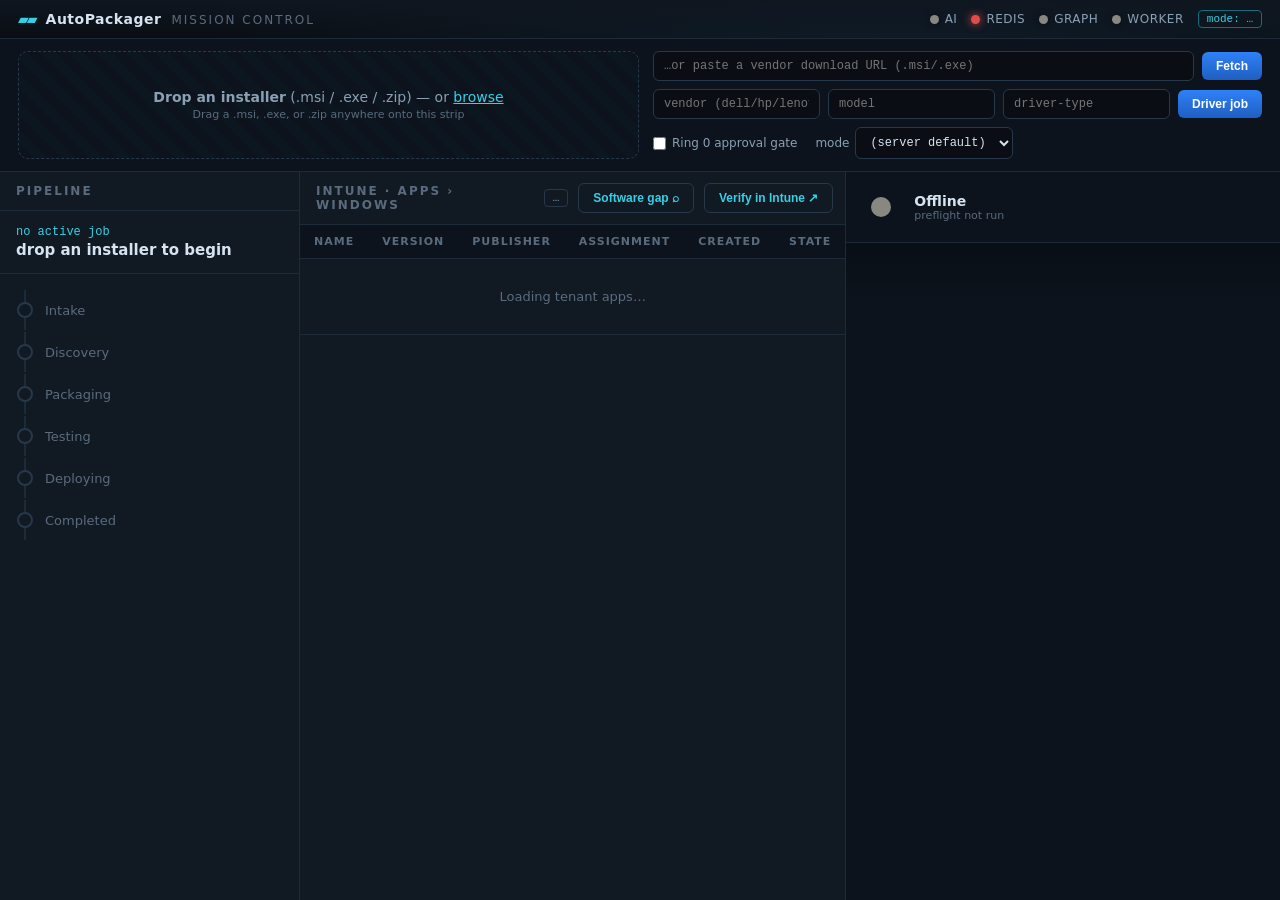
==== demo/static/index.html @ d8cd2ac8 "feat(queue): agent finds the installer URL for unknown candidates, with confirm When a queued candid" ====
<!DOCTYPE html>
<html lang="en">
<head>
  <meta charset="UTF-8" />
  <meta name="viewport" content="width=device-width, initial-scale=1.0" />
  <title>AutoPackager — Mission Control</title>
  <link rel="stylesheet" href="/demo/static/demo.css" />
</head>
<body>
  <!-- Header: brand + readiness lights -->
  <header class="topbar">
    <div class="brand">
      <span class="brand-mark">▰▰</span>
      <span class="brand-name">AutoPackager</span>
      <span class="brand-sub">Mission Control</span>
    </div>
    <div class="readiness" id="readiness">
      <div class="light" id="light-ai"     data-ok="unknown"><span class="dot"></span> AI</div>
      <div class="light" id="light-redis"  data-ok="unknown"><span class="dot"></span> Redis</div>
      <div class="light" id="light-graph"  data-ok="unknown"><span class="dot"></span> Graph</div>
      <div class="light" id="light-worker" data-ok="unknown"><span class="dot"></span> Worker</div>
      <span class="mode-badge" id="mode-badge" title="Claude research mode">mode: …</span>
    </div>
  </header>

  <!-- Intake bar -->
  <section class="intake" id="intake">
    <div id="dropzone" class="dropzone">
      <div class="dz-inner">
        <strong>Drop an installer</strong> (.msi / .exe / .zip) — or
        <span class="link">browse</span>
        <input id="filepick" type="file" accept=".msi,.exe,.zip" hidden />
        <div class="dz-hint">Drag a .msi, .exe, or .zip anywhere onto this strip</div>
      </div>
    </div>
    <div class="intake-alt">
      <div class="row">
        <input id="url" type="text" placeholder="…or paste a vendor download URL (.msi/.exe)" />
        <button id="url-go" class="btn">Fetch</button>
      </div>
      <div class="row driver-row">
        <input id="d-vendor" type="text" placeholder="vendor (dell/hp/lenovo)" class="sm" />
        <input id="d-model" type="text" placeholder="model" class="sm" />
        <input id="d-type" type="text" placeholder="driver-type" class="sm" />
        <button id="driver-go" class="btn">Driver job</button>
      </div>
      <div class="row opts">
        <label class="chk"><input type="checkbox" id="gate" /> Ring 0 approval gate</label>
        <label class="chk">mode
          <select id="mode">
            <option value="">(server default)</option>
            <option value="replay">replay</option>
            <option value="live">live</option>
            <option value="off">off</option>
          </select>
        </label>
      </div>
    </div>
  </section>

  <!-- Three panels -->
  <main class="panels">
    <!-- LEFT: pipeline status -->
    <section class="panel left">
      <h2 class="panel-title">Pipeline</h2>
      <div class="job-head" id="job-head">
        <div class="job-id">no active job</div>
        <div class="job-app" id="job-app">drop an installer to begin</div>
      </div>
      <ol class="stepper" id="stepper">
        <li data-state="pending"><span class="tick"></span> Intake</li>
        <li data-state="discovering"><span class="tick"></span> Discovery</li>
        <li data-state="packaging"><span class="tick"></span> Packaging</li>
        <li data-state="testing"><span class="tick"></span> Testing</li>
        <li data-state="deploying"><span class="tick"></span> Deploying</li>
        <li data-state="completed"><span class="tick"></span> Completed</li>
      </ol>
      <div class="gate-box hidden" id="gate-box">
        <div class="gate-msg">Awaiting approval to promote to Ring 0</div>
        <button id="approve" class="btn approve">Approve ▶ Ring 0</button>
      </div>
      <div class="escalation-box hidden" id="escalation-box">
        <div class="esc-title">⛔ Failed · Engineer Escalation</div>
        <div class="esc-msg" id="esc-msg">Manual review required.</div>
      </div>
      <!-- Agent-found installer URL — confirm before download/install. -->
      <div class="confirm-box hidden" id="confirm-box">
        <div class="cf-title">🔎 Agent found an installer — confirm before install</div>
        <div class="cf-meta" id="cf-meta"></div>
        <input class="cf-url" id="cf-url" type="text" spellcheck="false"
               title="Edit the URL if the agent's pick is wrong" />
        <div class="cf-actions">
          <button class="btn primary" id="cf-confirm">Confirm &amp; package</button>
          <button class="btn ghost" id="cf-reject">Reject</button>
        </div>
      </div>
    </section>

    <!-- CENTER: Intune production view -->
    <section class="panel center">
      <div class="panel-title-row">
        <h2 class="panel-title">Intune · Apps › Windows</h2>
        <div class="center-actions">
          <span class="src-badge" id="intune-mode">…</span>
          <button id="software-gap" class="btn ghost">Software gap ⌕</button>
          <button id="verify" class="btn ghost">Verify in Intune ↗</button>
        </div>
      </div>
      <div class="table-wrap">
        <table class="intune-table" id="intune-table">
          <thead>
            <tr><th>Name</th><th>Version</th><th>Publisher</th><th>Assignment</th><th>Created</th><th>State</th></tr>
          </thead>
          <tbody id="intune-body">
            <tr class="empty"><td colspan="6">Loading tenant apps…</td></tr>
          </tbody>
        </table>
      </div>
    </section>

    <!-- RIGHT: agent console -->
    <section class="panel right">
      <div class="lamp-row">
        <div class="lamp" id="lamp" data-state="offline">
          <span class="orb"></span><span class="ring"></span>
        </div>
        <div class="lamp-labels">
          <div class="lamp-label" id="lamp-label">Offline</div>
          <div class="lamp-sub" id="lamp-sub">preflight not run</div>
        </div>
      </div>
      <!-- Action bar: shown while an action runs; Cancel aborts it. Other
           actions stay greyed out until the current one settles or is cancelled. -->
      <div class="action-bar hidden" id="action-bar">
        <span class="action-status" id="action-status">Working…</span>
        <button class="btn danger" id="action-cancel" title="Cancel the current action">Cancel ✕</button>
      </div>
      <div class="console" id="console"></div>
    </section>
  </main>

  <!-- Upgrade scope dialog (spec §4) — exactly two choices -->
  <div class="modal-overlay hidden" id="scope-overlay">
    <div class="modal" role="dialog" aria-modal="true" aria-labelledby="scope-title">
      <h3 id="scope-title">Package and deploy</h3>
      <p id="scope-msg">Deploy the new version to which audience?</p>
      <div class="modal-actions">
        <button class="btn primary" id="scope-all">All existing users</button>
        <button class="btn" id="scope-test">Test ring only</button>
      </div>
      <button class="modal-x" id="scope-cancel" title="Cancel">✕</button>
    </div>
  </div>

  <!-- Software-gap delta (installed but not packaged) -->
  <div class="modal-overlay hidden" id="gap-overlay">
    <div class="modal gap-modal" role="dialog" aria-modal="true" aria-labelledby="gap-title">
      <h3 id="gap-title">Software gap — installed but not packaged</h3>
      <div class="gap-counts" id="gap-counts"></div>
      <div class="gap-note hidden" id="gap-note"></div>
      <div class="gap-table-wrap">
        <table class="intune-table" id="gap-table">
          <thead><tr>
            <th class="gap-check"><input type="checkbox" id="gap-select-all" title="Select all" /></th>
            <th>Software</th><th>Publisher</th><th>Version</th><th>Bucket</th><th>Devices</th>
          </tr></thead>
          <tbody id="gap-body"><tr class="empty"><td colspan="6">Loading…</td></tr></tbody>
        </table>
      </div>
      <div class="gap-actions">
        <span class="gap-sel-note" id="gap-sel-note">Select software to queue for packaging.</span>
        <button class="btn primary" id="gap-queue" disabled>Queue selected for packaging</button>
      </div>
      <div class="gap-hint">
        Queued items are acquired, packaged, and install-tested on this build box
        one at a time, then held at the <strong>Ring 0 approval gate</strong> —
        nothing is written to the tenant until you approve each one.
      </div>
      <button class="modal-x" id="gap-cancel" title="Close">✕</button>
    </div>
  </div>

  <script src="/demo/static/demo.js"></script>
</body>
</html>
---- demo/static/demo.css ----
/* AutoPackager — Mission Control (demo console)
   Dark, terminal-flavored. Cyan/blue accent on near-black. Lamp colors per
   DEMO_BUILD_SPEC §5.5.1. */

:root {
  --bg:        #0a0e14;
  --bg-2:      #0f1620;
  --panel:     #111923;
  --panel-2:   #0c131c;
  --border:    #1d2a38;
  --border-2:  #27384a;
  --text:      #d6e3f0;
  --text-dim:  #8aa0b4;
  --text-mute: #5a6b7d;
  --accent:    #34d1e6;   /* cyan */
  --accent-2:  #2f81f7;   /* blue */
  --accent-dim:#176c79;

  /* lamp states */
  --offline:  #888780;
  --checking: #BA7517;
  --ready:    #639922;
  --thinking: #1D9E75;
  --error:    #E24B4A;

  --ok:    #639922;
  --warn:  #BA7517;
  --bad:   #E24B4A;

  --mono: 'Cascadia Code', 'JetBrains Mono', 'Consolas', ui-monospace, monospace;
  --sans: 'Segoe UI', system-ui, -apple-system, sans-serif;
}

* { margin: 0; padding: 0; box-sizing: border-box; }

html, body { height: 100%; }
body {
  background: radial-gradient(1200px 600px at 70% -10%, #10202c 0%, var(--bg) 60%);
  color: var(--text);
  font-family: var(--sans);
  font-size: 14px;
  display: flex;
  flex-direction: column;
  overflow: hidden;
}

/* ---- Topbar ---- */
.topbar {
  display: flex; align-items: center; justify-content: space-between;
  padding: 10px 18px;
  border-bottom: 1px solid var(--border);
  background: linear-gradient(180deg, var(--bg-2), transparent);
}
.brand { display: flex; align-items: baseline; gap: 10px; }
.brand-mark { color: var(--accent); letter-spacing: -2px; }
.brand-name { font-weight: 700; letter-spacing: .5px; }
.brand-sub { color: var(--text-mute); font-size: 12px; text-transform: uppercase; letter-spacing: 2px; }

.readiness { display: flex; align-items: center; gap: 14px; }
.light {
  display: flex; align-items: center; gap: 6px;
  font-size: 12px; color: var(--text-dim);
  text-transform: uppercase; letter-spacing: .5px;
}
.light .dot {
  width: 9px; height: 9px; border-radius: 50%;
  background: var(--offline); box-shadow: 0 0 6px rgba(0,0,0,.5);
}
.light[data-ok="true"]  .dot { background: var(--ok);   box-shadow: 0 0 8px var(--ok); }
.light[data-ok="false"] .dot { background: var(--bad);  box-shadow: 0 0 8px var(--bad); }
.light[data-ok="warn"]  .dot { background: var(--warn); box-shadow: 0 0 8px var(--warn); }
.mode-badge {
  font-family: var(--mono); font-size: 11px; color: var(--accent);
  border: 1px solid var(--accent-dim); border-radius: 4px; padding: 2px 8px;
}

/* ---- Intake ---- */
.intake {
  display: grid; grid-template-columns: 1.4fr 1fr; gap: 14px;
  padding: 12px 18px; border-bottom: 1px solid var(--border);
  background: var(--panel-2);
}
.dropzone {
  border: 1.5px dashed var(--border-2); border-radius: 10px;
  display: flex; align-items: center; justify-content: center;
  min-height: 72px; transition: all .15s ease; cursor: pointer;
  background: repeating-linear-gradient(45deg, transparent, transparent 10px, rgba(52,209,230,.02) 10px, rgba(52,209,230,.02) 20px);
}
.dropzone.drag { border-color: var(--accent); background: rgba(52,209,230,.07); }
.dz-inner { text-align: center; color: var(--text-dim); }
.dz-hint { font-size: 11px; color: var(--text-mute); margin-top: 3px; }
.link { color: var(--accent); cursor: pointer; text-decoration: underline; }

.intake-alt { display: flex; flex-direction: column; gap: 8px; justify-content: center; }
.row { display: flex; gap: 8px; align-items: center; }
.intake input[type=text], .intake select {
  background: var(--bg); border: 1px solid var(--border-2); color: var(--text);
  border-radius: 6px; padding: 7px 10px; font-family: var(--mono); font-size: 12px;
  flex: 1; min-width: 0;
}
.intake input.sm { flex: 1; }
.opts { gap: 18px; }
.chk { display: flex; align-items: center; gap: 6px; font-size: 12px; color: var(--text-dim); }
.chk select { flex: none; }

.btn {
  background: linear-gradient(180deg, var(--accent-2), #1f5fc0);
  color: #fff; border: none; border-radius: 6px; padding: 7px 14px;
  font-weight: 600; font-size: 12px; cursor: pointer; white-space: nowrap;
  transition: filter .15s ease;
}
.btn:hover { filter: brightness(1.12); }
.btn.ghost { background: transparent; border: 1px solid var(--border-2); color: var(--accent); }
.btn.approve { background: linear-gradient(180deg, var(--ready), #4d7a1a); }

/* ---- Panels ---- */
.panels {
  flex: 1; display: grid; grid-template-columns: 300px 1fr 520px; gap: 0;
  min-height: 0;
}
.panel {
  display: flex; flex-direction: column; min-height: 0;
  border-right: 1px solid var(--border); background: var(--panel);
}
.panel.right { border-right: none; background: var(--panel-2); }
.panel-title {
  font-size: 12px; text-transform: uppercase; letter-spacing: 2px;
  color: var(--text-mute); padding: 12px 16px; border-bottom: 1px solid var(--border);
}
.panel-title-row { display: flex; align-items: center; justify-content: space-between;
  border-bottom: 1px solid var(--border); padding-right: 12px; }
.panel-title-row .panel-title { border-bottom: none; }
.center-actions { display: flex; align-items: center; gap: 10px; }
.src-badge {
  font-family: var(--mono); font-size: 11px; padding: 2px 8px; border-radius: 4px;
  border: 1px solid var(--border-2); color: var(--text-dim);
}
.src-badge[data-mode="live"]    { color: var(--ready); border-color: var(--ready); }
.src-badge[data-mode="fixture"] { color: var(--warn); border-color: var(--warn); }

/* LEFT: stepper */
.job-head { padding: 14px 16px; border-bottom: 1px solid var(--border); }
.job-id { font-family: var(--mono); font-size: 12px; color: var(--accent); }
.job-app { font-size: 15px; font-weight: 600; margin-top: 2px; color: var(--text); }
.stepper { list-style: none; padding: 16px; display: flex; flex-direction: column; gap: 2px; }
.stepper li {
  display: flex; align-items: center; gap: 12px; padding: 12px 10px;
  color: var(--text-mute); font-size: 13px; position: relative;
  border-left: 2px solid var(--border); margin-left: 8px;
}
.stepper li .tick {
  width: 16px; height: 16px; border-radius: 50%;
  border: 2px solid var(--border-2); flex: none; transition: all .2s ease;
  margin-left: -19px; background: var(--panel);
}
.stepper li.active { color: var(--text); }
.stepper li.active .tick {
  border-color: var(--accent); background: var(--accent);
  box-shadow: 0 0 12px var(--accent); animation: pulse 1.2s infinite;
}
.stepper li.done { color: var(--text-dim); }
.stepper li.done .tick { border-color: var(--ready); background: var(--ready); }
.stepper li.failed .tick { border-color: var(--bad); background: var(--bad); box-shadow: 0 0 12px var(--bad); }
.stepper li.failed { color: var(--bad); }

.escalation-box {
  margin: 0 16px 16px; padding: 14px; border: 1px solid var(--bad);
  border-radius: 8px; background: rgba(226,75,74,.09);
}
.esc-title { font-size: 13px; font-weight: 700; color: var(--bad); margin-bottom: 6px; }
.esc-msg { font-size: 12px; color: var(--text); line-height: 1.4; }
.gate-box { margin: 0 16px 16px; padding: 14px; border: 1px solid var(--warn);
  border-radius: 8px; background: rgba(186,117,23,.08); text-align: center; }
.gate-msg { font-size: 12px; color: var(--warn); margin-bottom: 10px; }

/* CENTER: table */
.table-wrap { overflow: auto; flex: 1; }
.intune-table { width: 100%; border-collapse: collapse; font-size: 13px; }
.intune-table th {
  position: sticky; top: 0; background: var(--panel-2); color: var(--text-mute);
  text-align: left; font-weight: 600; font-size: 11px; text-transform: uppercase;
  letter-spacing: 1px; padding: 10px 14px; border-bottom: 1px solid var(--border);
}
.intune-table td { padding: 11px 14px; border-bottom: 1px solid var(--border); color: var(--text-dim); }
.intune-table td.app-name { color: var(--text); font-weight: 600; }
.intune-table .ring-chip {
  display: inline-block; font-size: 11px; padding: 2px 8px; border-radius: 10px;
  background: rgba(47,129,247,.15); color: var(--accent); border: 1px solid var(--accent-dim);
}
.intune-table tr.empty td { text-align: center; color: var(--text-mute); padding: 30px; }
.intune-table tr.fresh { animation: flashrow 2.4s ease; }
@keyframes flashrow {
  0% { background: rgba(52,209,230,.25); }
  100% { background: transparent; }
}

/* RIGHT: lamp + console */
.lamp-row { display: flex; align-items: center; gap: 14px; padding: 16px;
  border-bottom: 1px solid var(--border); }
.lamp { position: relative; width: 38px; height: 38px; flex: none; }
.lamp .orb {
  position: absolute; inset: 9px; border-radius: 50%;
  background: var(--offline); transition: background .25s ease;
}
.lamp .ring {
  position: absolute; inset: 0; border-radius: 50%;
  border: 2px solid var(--offline); opacity: 0; transition: border-color .25s ease;
}
.lamp[data-state="offline"]  .orb { background: var(--offline); }
.lamp[data-state="checking"] .orb { background: var(--checking); }
.lamp[data-state="checking"] .ring { border-color: var(--checking); opacity: 1; animation: ping 1.4s infinite; }
.lamp[data-state="ready"]    .orb { background: var(--ready); box-shadow: 0 0 14px rgba(99,153,34,.6); }
.lamp[data-state="thinking"] .orb { background: var(--thinking); box-shadow: 0 0 14px rgba(29,158,117,.7); }
.lamp[data-state="thinking"] .ring { border-color: var(--thinking); opacity: 1; animation: ping 1.2s infinite; }
.lamp[data-state="error"]    .orb { background: var(--error); box-shadow: 0 0 14px rgba(226,75,74,.6); }
.lamp-label { font-weight: 700; font-size: 14px; }
.lamp-sub { font-size: 11px; color: var(--text-mute); }

.console {
  flex: 1; overflow-y: auto; padding: 12px 14px; font-family: var(--mono);
  font-size: 12.5px; line-height: 1.55; background:
    linear-gradient(180deg, rgba(0,0,0,.25), transparent 60px);
}
.cline { display: flex; gap: 8px; padding: 1px 0; white-space: pre-wrap; word-break: break-word; }
.cline .ts { color: var(--text-mute); flex: none; }
.cline .src { flex: none; width: 92px; text-transform: none; font-size: 10px;
  letter-spacing: .3px; padding-top: 2px; font-weight: 600; }
.cline .src.pipeline { color: var(--accent); }
.cline .src.claude   { color: var(--thinking); }
.cline .src.system   { color: var(--text-mute); }
.cline .msg { flex: 1; color: var(--text); }
.cline.warn  .msg { color: var(--warn); }
.cline.error .msg { color: var(--bad); }
.cline.claude .msg { color: #bfe9da; }

.hidden { display: none !important; }

@keyframes pulse { 0%,100% { box-shadow: 0 0 6px var(--accent); } 50% { box-shadow: 0 0 16px var(--accent); } }
@keyframes ping { 0% { transform: scale(.9); opacity: .9; } 100% { transform: scale(1.35); opacity: 0; } }

/* Version-state cell: refresh button + supersedence badge (spec §4) */
.ver-cell { display: flex; align-items: center; gap: 8px; white-space: nowrap; }
.ver-refresh {
  background: transparent; border: 1px solid var(--border-2); color: var(--accent);
  border-radius: 4px; cursor: pointer; font-size: 13px; line-height: 1;
  padding: 3px 6px; flex: none;
}
.ver-refresh:hover { border-color: var(--accent); filter: brightness(1.15); }
.ver-refresh:disabled { opacity: .5; cursor: default; }
.ver-refresh.spin { animation: spin 1s linear infinite; }
@keyframes spin { to { transform: rotate(360deg); } }

.ver-badge {
  font-family: var(--mono); font-size: 10.5px; padding: 2px 7px; border-radius: 10px;
  border: 1px solid var(--border-2); color: var(--text-mute);
}
.ver-badge[data-state="current"]  { color: var(--ok);   border-color: var(--accent-dim); }
.ver-badge[data-state="pending"]  { color: var(--warn); border-color: var(--warn); }
.ver-badge[data-state="checking"] { color: var(--checking); border-color: var(--checking); }
.ver-badge[data-state="superseded"] { color: var(--text-mute); }   /* N-1, N-2 … */
.ver-badge[data-state="available"] {
  color: #0a0e14; background: var(--accent); border-color: var(--accent);
  cursor: pointer; font-weight: 700;
}
.ver-badge[data-state="available"]:hover { filter: brightness(1.12); }

/* Upgrade scope dialog */
.modal-overlay {
  position: fixed; inset: 0; background: rgba(4,8,12,.72);
  display: flex; align-items: center; justify-content: center; z-index: 50;
}
.modal {
  position: relative; width: 420px; max-width: 92vw; padding: 22px 24px;
  background: var(--panel); border: 1px solid var(--border-2); border-radius: 8px;
  box-shadow: 0 18px 50px rgba(0,0,0,.6);
}
.modal h3 { margin: 0 0 8px; font-size: 16px; color: var(--text); }
.modal p { margin: 0 0 18px; font-size: 13px; color: var(--text-mute); }
.modal-actions { display: flex; gap: 10px; }
.modal-actions .btn { flex: 1; }
.btn.primary { background: linear-gradient(180deg, var(--accent), var(--accent-dim)); color: #0a0e14; }
.modal-x {
  position: absolute; top: 10px; right: 12px; background: transparent; border: none;
  color: var(--text-mute); font-size: 14px; cursor: pointer;
}
.modal-x:hover { color: var(--text); }

/* Software-gap delta modal */
.gap-modal { width: 760px; max-width: 94vw; }
.gap-counts { display: flex; flex-wrap: wrap; gap: 8px; margin: 4px 0 12px; }
.gap-chip {
  font-family: var(--mono); font-size: 11px; padding: 3px 9px; border-radius: 10px;
  border: 1px solid var(--border-2); color: var(--text-mute);
}
.gap-chip.candidate { color: #0a0e14; background: var(--accent); border-color: var(--accent); font-weight: 700; }
.gap-chip.known     { color: var(--ok);   border-color: var(--accent-dim); }
.gap-chip.os        { color: var(--text-mute); }
.gap-chip.managed   { color: var(--accent); border-color: var(--accent-dim); }
.gap-note {
  font-size: 11.5px; color: var(--warn); border: 1px solid var(--warn);
  border-radius: 6px; padding: 8px 10px; margin-bottom: 10px;
}
.gap-table-wrap { max-height: 46vh; overflow-y: auto; }
.gap-modal h3 { margin-bottom: 10px; }
.gap-check { width: 34px; text-align: center; }
.gap-check input { cursor: pointer; }
.gap-actions {
  display: flex; align-items: center; justify-content: space-between;
  gap: 12px; margin-top: 12px;
}
.gap-sel-note { font-size: 11.5px; color: var(--text-dim); }
.gap-hint { font-size: 11px; color: var(--text-mute); margin-top: 8px; line-height: 1.5; }
.btn:disabled { opacity: .45; cursor: not-allowed; filter: none; }

/* Right-panel action bar + Cancel (single-action lock) */
.action-bar {
  display: flex; align-items: center; justify-content: space-between;
  gap: 10px; margin: 0 16px 10px; padding: 8px 12px;
  border: 1px solid var(--border-2); border-radius: 6px; background: var(--panel);
}
.action-status { font-family: var(--mono); font-size: 11.5px; color: var(--accent); }
.btn.danger { background: linear-gradient(180deg, var(--error), #a83533); }

/* Agent-found installer URL confirm box (supply-chain gate) */
.confirm-box {
  margin: 0 16px 16px; padding: 14px; border: 1px solid var(--warn);
  border-radius: 8px; background: rgba(186,117,23,.08);
}
.cf-title { font-size: 12px; font-weight: 700; color: var(--warn); margin-bottom: 8px; }
.cf-meta { font-size: 11px; color: var(--text-dim); margin-bottom: 8px; }
.cf-url {
  width: 100%; box-sizing: border-box; background: var(--bg); color: var(--text);
  border: 1px solid var(--border-2); border-radius: 6px; padding: 7px 9px;
  font-family: var(--mono); font-size: 11.5px; margin-bottom: 10px;
}
.cf-actions { display: flex; gap: 10px; }

/* Busy lock: while an action runs, all OTHER action surfaces are greyed out
   and non-interactive. The right-panel Cancel + the gate-box Approve stay live
   (they continue/abort the current action). */
body.busy .intake,
body.busy #software-gap,
body.busy #verify,
body.busy .ver-refresh,
body.busy .ver-badge[data-state="available"] {
  opacity: .45; pointer-events: none; filter: grayscale(.3);
}

/* Scrollbars */
::-webkit-scrollbar { width: 9px; height: 9px; }
::-webkit-scrollbar-thumb { background: var(--border-2); border-radius: 5px; }
::-webkit-scrollbar-track { background: transparent; }

@media (max-width: 1200px) {
  .panels { grid-template-columns: 250px 1fr 420px; }
  .intake { grid-template-columns: 1fr; }
}
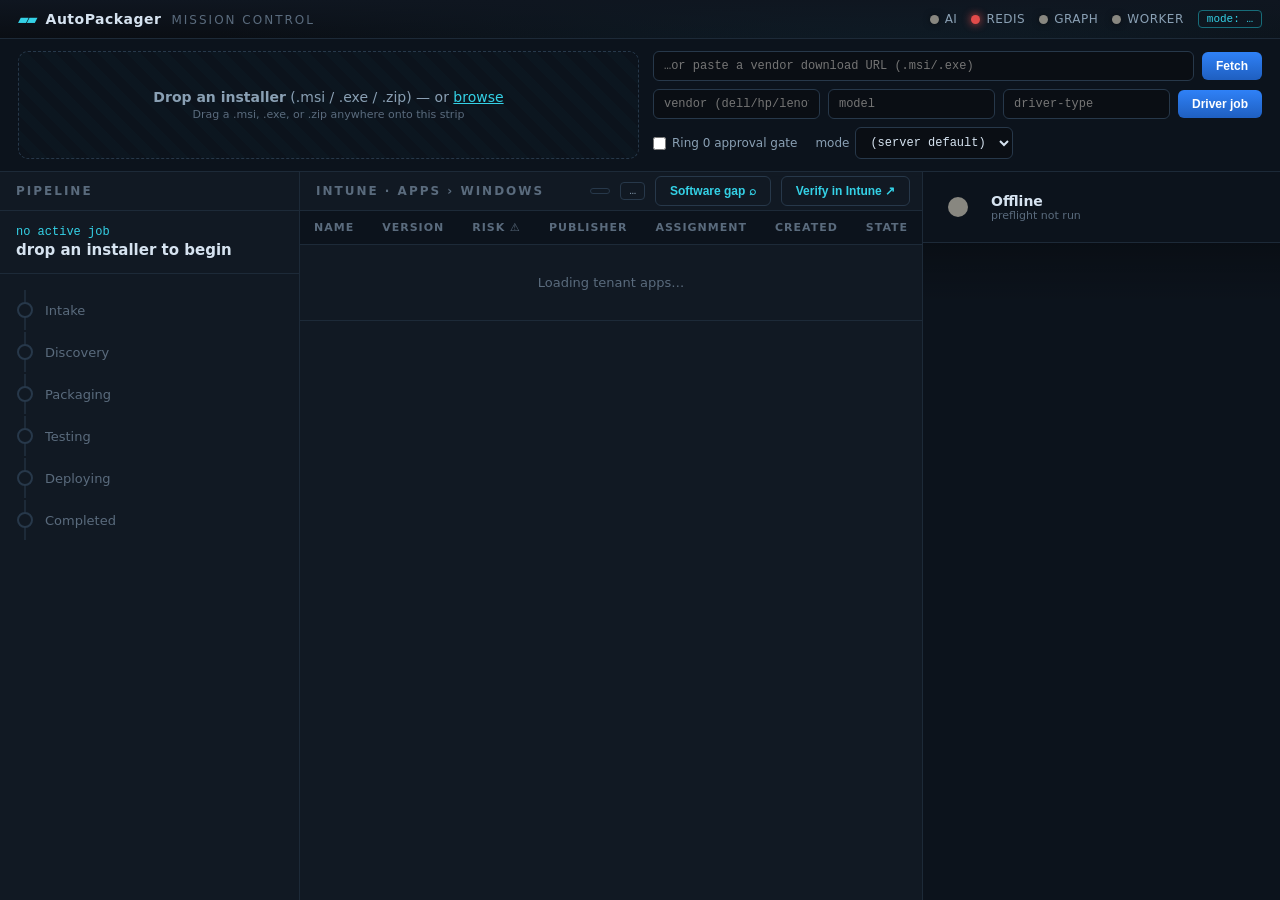
==== commit de0b5196: "feat(demo): CVE-driven patch prioritization ("patch by risk") Surface, per Intune app, the public CV" ====
--- a/demo/static/index.html
+++ b/demo/static/index.html
@@ -19,8 +19,12 @@
       <div class="light" id="light-redis"  data-ok="unknown"><span class="dot"></span> Redis</div>
       <div class="light" id="light-graph"  data-ok="unknown"><span class="dot"></span> Graph</div>
       <div class="light" id="light-worker" data-ok="unknown"><span class="dot"></span> Worker</div>
-      <span class="mode-badge" id="mode-badge" title="Claude research mode">mode: …</span>
-    </div>
+      <span class="mode-badge" id="mode-badge" title="AutoPackager research mode">mode: …</span>
+    </div>
+    <button class="batch-pill hidden" id="batch-pill"
+            title="Open the active batch stream — watch & approve all packages">
+      <span class="bp-dot"></span><span class="bp-label">Batch stream</span>
+    </button>
   </header>
 
   <!-- Intake bar -->
@@ -101,6 +105,7 @@
       <div class="panel-title-row">
         <h2 class="panel-title">Intune · Apps › Windows</h2>
         <div class="center-actions">
+          <span class="risk-summary" id="risk-summary" title="Estate vulnerability exposure by CVSS severity"></span>
           <span class="src-badge" id="intune-mode">…</span>
           <button id="software-gap" class="btn ghost">Software gap ⌕</button>
           <button id="verify" class="btn ghost">Verify in Intune ↗</button>
@@ -109,10 +114,12 @@
       <div class="table-wrap">
         <table class="intune-table" id="intune-table">
           <thead>
-            <tr><th>Name</th><th>Version</th><th>Publisher</th><th>Assignment</th><th>Created</th><th>State</th></tr>
+            <tr><th>Name</th><th>Version</th>
+                <th class="risk-th" title="Known CVEs a newer release fixes, by CVSS severity — worst first">Risk ⚠</th>
+                <th>Publisher</th><th>Assignment</th><th>Created</th><th>State</th></tr>
           </thead>
           <tbody id="intune-body">
-            <tr class="empty"><td colspan="6">Loading tenant apps…</td></tr>
+            <tr class="empty"><td colspan="7">Loading tenant apps…</td></tr>
           </tbody>
         </table>
       </div>
@@ -180,6 +187,28 @@
     </div>
   </div>
 
+  <!-- CVE risk detail drawer — the vulnerabilities an upgrade closes -->
+  <div class="modal-overlay hidden" id="cve-overlay">
+    <div class="modal cve-modal" role="dialog" aria-modal="true" aria-labelledby="cve-title">
+      <div class="cve-head">
+        <h3 id="cve-title">Security risk</h3>
+        <span class="cve-summary-badge" id="cve-summary-badge"></span>
+      </div>
+      <div class="cve-sub" id="cve-sub"></div>
+      <div class="cve-list" id="cve-list"></div>
+      <div class="cve-actions">
+        <button class="btn ghost" id="cve-rescan" title="Re-check live against the NVD feed">Re-scan live ↻</button>
+        <button class="btn primary" id="cve-patch">Patch now ▶</button>
+      </div>
+      <div class="cve-foot">
+        Severity is the CVSS v3.1 base score from the NVD. “Patch now” checks the
+        vendor source for a newer release and runs it through the same
+        package → test → Ring 0 pipeline.
+      </div>
+      <button class="modal-x" id="cve-cancel" title="Close">✕</button>
+    </div>
+  </div>
+
   <script src="/demo/static/demo.js"></script>
 </body>
 </html>
--- a/demo/static/demo.css
+++ b/demo/static/demo.css
@@ -74,6 +74,25 @@
   border: 1px solid var(--accent-dim); border-radius: 4px; padding: 2px 8px;
 }
 
+/* Batch-stream pill: appears in the header when a queue batch is active so the
+   operator can jump (back) to the multiplexed batch view at any time. */
+.batch-pill {
+  display: inline-flex; align-items: center; gap: 7px; margin-left: 14px;
+  font-family: var(--mono); font-size: 12px; color: var(--text);
+  background: var(--panel-2, var(--panel)); border: 1px solid var(--accent-dim);
+  border-radius: 16px; padding: 5px 12px; cursor: pointer;
+  transition: border-color .2s, box-shadow .2s, filter .2s;
+}
+.batch-pill:hover { filter: brightness(1.15); border-color: var(--accent); }
+.batch-pill .bp-dot {
+  width: 8px; height: 8px; border-radius: 50%; background: var(--text-mute); flex: none;
+}
+.batch-pill[data-active="true"] { border-color: var(--accent); box-shadow: 0 0 0 1px var(--accent-dim) inset; }
+.batch-pill[data-active="true"] .bp-dot {
+  background: var(--accent); box-shadow: 0 0 8px var(--accent); animation: ping 1.6s infinite;
+}
+.batch-pill[data-active="false"] .bp-dot { background: var(--ready); box-shadow: none; animation: none; }
+
 /* ---- Intake ---- */
 .intake {
   display: grid; grid-template-columns: 1.4fr 1fr; gap: 14px;
@@ -226,12 +245,12 @@
 .cline .src { flex: none; width: 92px; text-transform: none; font-size: 10px;
   letter-spacing: .3px; padding-top: 2px; font-weight: 600; }
 .cline .src.pipeline { color: var(--accent); }
-.cline .src.claude   { color: var(--thinking); }
+.cline .src.autopackager { color: var(--thinking); }
 .cline .src.system   { color: var(--text-mute); }
 .cline .msg { flex: 1; color: var(--text); }
 .cline.warn  .msg { color: var(--warn); }
 .cline.error .msg { color: var(--bad); }
-.cline.claude .msg { color: #bfe9da; }
+.cline.autopackager .msg { color: #bfe9da; }
 
 .hidden { display: none !important; }
 
@@ -355,3 +374,96 @@
   .panels { grid-template-columns: 250px 1fr 420px; }
   .intake { grid-template-columns: 1fr; }
 }
+
+/* ===== CVE / risk — "patch by risk" ====================================== */
+
+.risk-th { white-space: nowrap; }
+
+.risk-cell { white-space: nowrap; }
+.risk-cell > * + * { margin-left: 6px; }
+
+/* Severity badge (table + drawer summary + gap chip share [data-sev]). */
+.risk-badge {
+  display: inline-flex; align-items: center; gap: 6px;
+  font-family: var(--mono); font-size: 11px; font-weight: 600;
+  letter-spacing: .3px;
+  padding: 2px 8px; border-radius: 999px;
+  border: 1px solid var(--border-2); background: var(--panel-2);
+  color: var(--text-dim); cursor: pointer; line-height: 1.5;
+}
+.risk-badge.inline { margin-left: 8px; padding: 1px 7px; font-size: 10px; vertical-align: middle; }
+.risk-badge:hover { filter: brightness(1.15); }
+.risk-dot { width: 7px; height: 7px; border-radius: 50%; background: currentColor; box-shadow: 0 0 6px currentColor; }
+
+[data-sev="critical"] { color: #ff5b5a; border-color: #7a2624; background: rgba(226,75,74,.16); }
+[data-sev="high"]     { color: #f0935a; border-color: #7a4a1f; background: rgba(230,126,34,.14); }
+[data-sev="medium"]   { color: #e0bd55; border-color: #6f5a1c; background: rgba(217,165,33,.13); }
+[data-sev="low"]      { color: #8aa0b4; border-color: var(--border-2); background: var(--panel-2); }
+[data-sev="none"], [data-sev="unknown"] { color: var(--text-mute); }
+
+/* critical pulses to draw the eye on stage */
+.risk-badge[data-sev="critical"] { animation: riskpulse 1.8s ease-in-out infinite; }
+@keyframes riskpulse {
+  0%, 100% { box-shadow: 0 0 0 0 rgba(226,75,74,.0); }
+  50%      { box-shadow: 0 0 0 3px rgba(226,75,74,.18); }
+}
+
+.risk-count { font-size: 11px; color: var(--text-mute); }
+
+.risk-clean { font-size: 12px; color: var(--ok); }
+.risk-none-data { color: var(--text-mute); }
+
+.risk-patch {
+  font-size: 11px; font-weight: 600;
+  padding: 2px 9px; border-radius: 6px;
+  border: 1px solid var(--accent-dim); background: rgba(52,209,230,.10);
+  color: var(--accent); cursor: pointer;
+}
+.risk-patch:hover { background: rgba(52,209,230,.20); }
+
+/* ---- CVE detail drawer ---- */
+.cve-modal { width: min(680px, 92vw); max-height: 84vh; display: flex; flex-direction: column; }
+.cve-head { display: flex; align-items: center; gap: 12px; }
+.cve-summary-badge {
+  font-family: var(--mono); font-size: 12px; font-weight: 700;
+  padding: 3px 10px; border-radius: 999px; border: 1px solid var(--border-2);
+}
+.cve-summary-badge[data-sev="critical"] { color: #ff5b5a; border-color: #7a2624; background: rgba(226,75,74,.16); }
+.cve-summary-badge[data-sev="high"]     { color: #f0935a; border-color: #7a4a1f; background: rgba(230,126,34,.14); }
+.cve-summary-badge[data-sev="medium"]   { color: #e0bd55; border-color: #6f5a1c; background: rgba(217,165,33,.13); }
+.cve-summary-badge[data-sev="low"]      { color: #8aa0b4; }
+.cve-sub { color: var(--text-dim); font-size: 12px; margin: 8px 0 12px; }
+.cve-list { overflow-y: auto; flex: 1; display: flex; flex-direction: column; gap: 8px; }
+.cve-row {
+  border: 1px solid var(--border); border-left: 3px solid var(--border-2);
+  border-radius: 6px; padding: 9px 12px; background: var(--panel-2);
+}
+.cve-row[data-sev="critical"] { border-left-color: #ff5b5a; }
+.cve-row[data-sev="high"]     { border-left-color: #f0935a; }
+.cve-row[data-sev="medium"]   { border-left-color: #e0bd55; }
+.cve-row[data-sev="low"]      { border-left-color: #8aa0b4; }
+.cve-row-head { display: flex; align-items: center; gap: 10px; flex-wrap: wrap; }
+.cve-sev {
+  font-family: var(--mono); font-size: 11px; font-weight: 700;
+  padding: 1px 7px; border-radius: 4px; border: 1px solid currentColor;
+}
+.cve-sev[data-sev="critical"] { color: #ff5b5a; }
+.cve-sev[data-sev="high"]     { color: #f0935a; }
+.cve-sev[data-sev="medium"]   { color: #e0bd55; }
+.cve-sev[data-sev="low"]      { color: #8aa0b4; }
+.cve-id { font-family: var(--mono); font-size: 12px; color: var(--accent); text-decoration: none; }
+.cve-id:hover { text-decoration: underline; }
+.cve-fixed { font-size: 11px; color: var(--ok); }
+.cve-row-summary { margin-top: 5px; font-size: 12.5px; color: var(--text-dim); line-height: 1.45; }
+.cve-actions { display: flex; justify-content: flex-end; gap: 10px; margin-top: 14px; }
+.cve-foot { margin-top: 10px; font-size: 11px; color: var(--text-mute); line-height: 1.4; }
+
+.risk-summary {
+  font-family: var(--mono); font-size: 11px; font-weight: 600;
+  padding: 2px 9px; border-radius: 999px; border: 1px solid var(--border-2);
+  color: var(--text-mute); white-space: nowrap;
+}
+.risk-summary[data-sev="critical"] { color: #ff5b5a; border-color: #7a2624; background: rgba(226,75,74,.14); }
+.risk-summary[data-sev="high"]     { color: #f0935a; border-color: #7a4a1f; background: rgba(230,126,34,.12); }
+.risk-summary[data-sev="medium"]   { color: #e0bd55; border-color: #6f5a1c; }
+.risk-summary[data-sev="none"]     { color: var(--ok); }
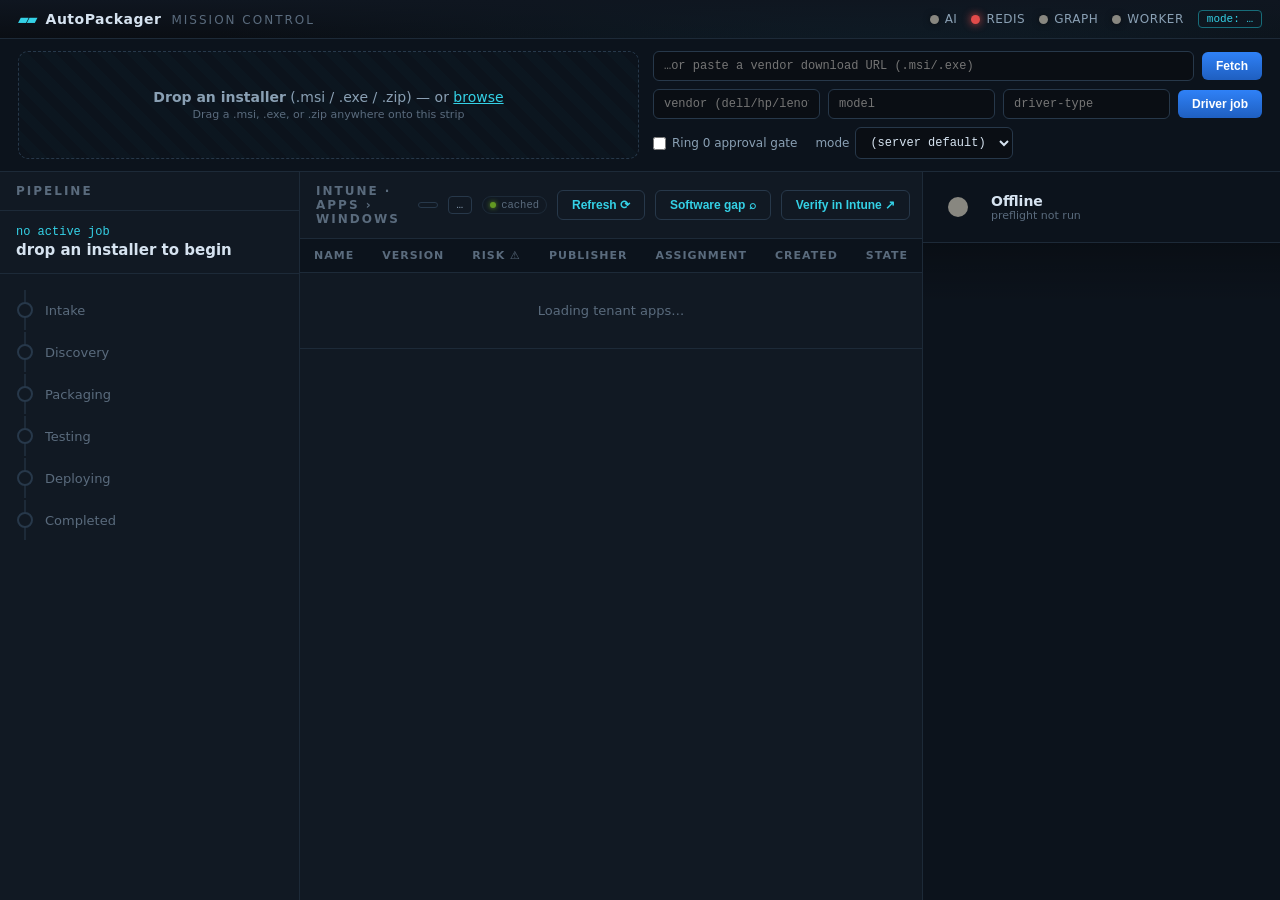
==== commit 65842c56: "perf(demo): stale-while-revalidate cache for the center apps view The center panel rebuilt the apps " ====
--- a/demo/static/index.html
+++ b/demo/static/index.html
@@ -107,6 +107,8 @@
         <div class="center-actions">
           <span class="risk-summary" id="risk-summary" title="Estate vulnerability exposure by CVSS severity"></span>
           <span class="src-badge" id="intune-mode">…</span>
+          <span class="fresh-badge" id="intune-fresh" title="Center panel is served from a cached snapshot and refreshed in the background — Refresh forces a live reload">cached</span>
+          <button id="intune-refresh" class="btn ghost" title="Force a live reload from Intune">Refresh ⟳</button>
           <button id="software-gap" class="btn ghost">Software gap ⌕</button>
           <button id="verify" class="btn ghost">Verify in Intune ↗</button>
         </div>
--- a/demo/static/demo.css
+++ b/demo/static/demo.css
@@ -467,3 +467,22 @@
 .risk-summary[data-sev="high"]     { color: #f0935a; border-color: #7a4a1f; background: rgba(230,126,34,.12); }
 .risk-summary[data-sev="medium"]   { color: #e0bd55; border-color: #6f5a1c; }
 .risk-summary[data-sev="none"]     { color: var(--ok); }
+
+/* ===== Apps-view freshness (SWR cache) =================================== */
+.fresh-badge {
+  font-family: var(--mono); font-size: 10.5px; color: var(--text-mute);
+  padding: 2px 7px; border-radius: 999px; border: 1px solid var(--border);
+  white-space: nowrap; display: inline-flex; align-items: center; gap: 5px;
+}
+.fresh-badge[data-stale="1"] { color: var(--warn); border-color: #6f5a1c; }
+.fresh-badge::before {
+  content: ""; width: 6px; height: 6px; border-radius: 50%;
+  background: var(--ok); box-shadow: 0 0 5px var(--ok);
+}
+.fresh-badge[data-stale="1"]::before { background: var(--warn); box-shadow: 0 0 5px var(--warn); }
+.fresh-badge.refreshing::before {
+  background: var(--accent); box-shadow: 0 0 6px var(--accent);
+  animation: freshpulse .9s ease-in-out infinite;
+}
+@keyframes freshpulse { 0%,100% { opacity: .35; } 50% { opacity: 1; } }
+#intune-refresh.spin { opacity: .6; pointer-events: none; }
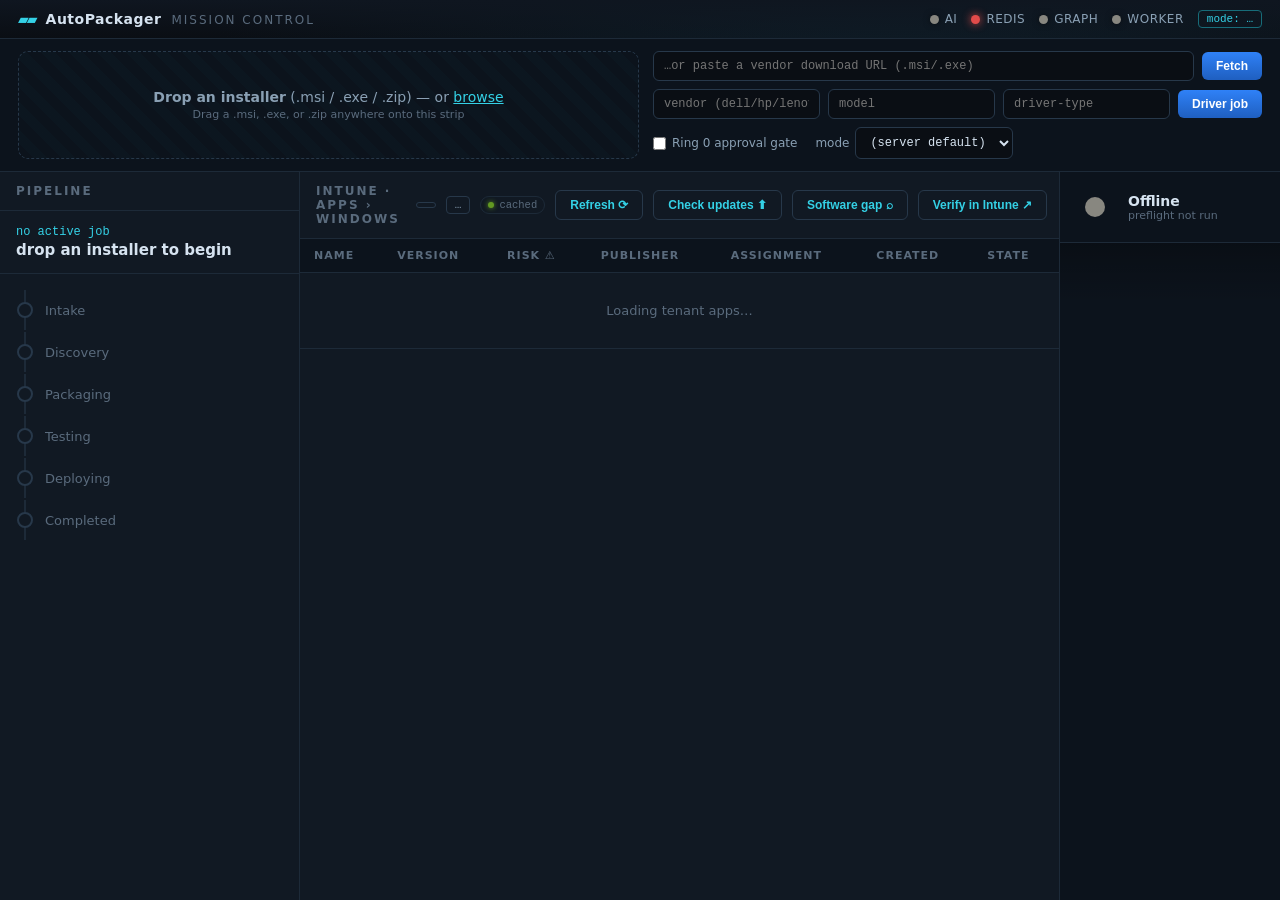
==== commit 061edcaf: "feat(lifecycle): per-app autoupdate toggle + on-demand discovery loop (phase 2) Adds the discovery h" ====
--- a/demo/static/index.html
+++ b/demo/static/index.html
@@ -109,6 +109,7 @@
           <span class="src-badge" id="intune-mode">…</span>
           <span class="fresh-badge" id="intune-fresh" title="Center panel is served from a cached snapshot and refreshed in the background — Refresh forces a live reload">cached</span>
           <button id="intune-refresh" class="btn ghost" title="Force a live reload from Intune">Refresh ⟳</button>
+          <button id="check-updates" class="btn ghost" title="Check catalog → internet for newer versions and act per each app's autoupdate setting">Check updates ⬆</button>
           <button id="software-gap" class="btn ghost">Software gap ⌕</button>
           <button id="verify" class="btn ghost">Verify in Intune ↗</button>
         </div>
--- a/demo/static/demo.css
+++ b/demo/static/demo.css
@@ -486,3 +486,32 @@
 }
 @keyframes freshpulse { 0%,100% { opacity: .35; } 50% { opacity: 1; } }
 #intune-refresh.spin { opacity: .6; pointer-events: none; }
+
+/* ===== Lifecycle: install-count "clean" pill ============================= */
+.inst-pill {
+  display: inline-block; margin-left: 6px; font-size: 10px;
+  font-family: var(--mono); padding: 1px 6px; border-radius: 999px;
+  border: 1px solid var(--border-2); white-space: nowrap; vertical-align: middle;
+}
+.inst-pill.clean { color: var(--ok);   border-color: #3c5a23; background: rgba(99,153,34,.12); }
+.inst-pill.stale { color: var(--warn); border-color: #6f5a1c; background: rgba(186,117,23,.12); }
+.inst-pill.ok    { color: var(--text-dim); }
+.inst-pill.zero  { color: var(--text-mute); }
+
+/* Retired version badge (clean/retired lifecycle state) */
+.ver-badge[data-state="retired"] {
+  color: var(--text-mute); border-color: var(--border-2);
+  background: var(--panel-2); text-decoration: line-through;
+}
+
+/* ===== Lifecycle: per-product autoupdate toggle ========================= */
+.auto-toggle {
+  display: inline-block; margin-left: 6px; font-size: 10px;
+  font-family: var(--mono); padding: 1px 7px; border-radius: 999px;
+  border: 1px solid var(--border-2); background: var(--panel-2);
+  color: var(--text-mute); cursor: pointer; white-space: nowrap; vertical-align: middle;
+}
+.auto-toggle:hover { filter: brightness(1.2); }
+.auto-toggle[data-on="1"] {
+  color: var(--accent); border-color: var(--accent-dim); background: rgba(52,209,230,.12);
+}
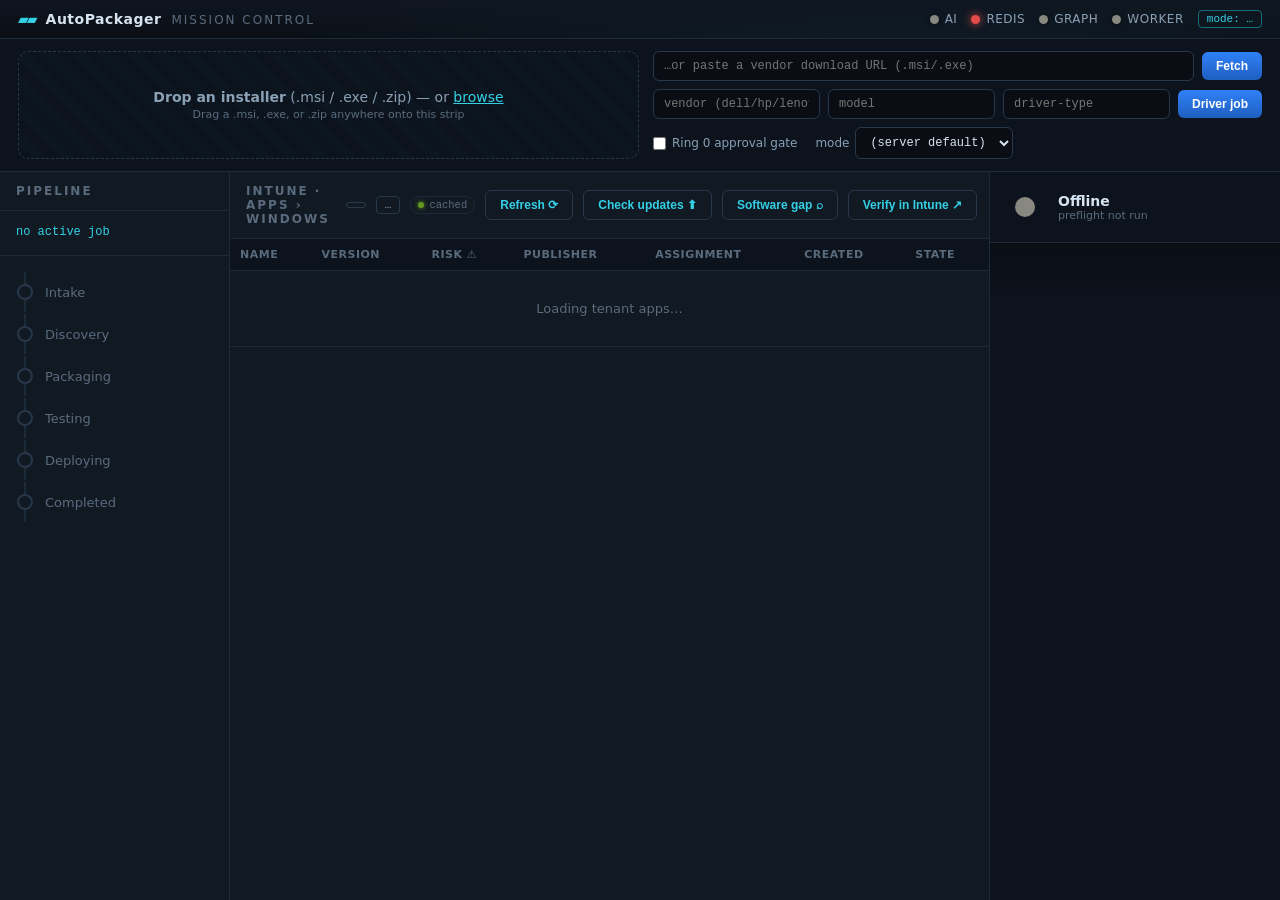
==== commit bf1ed5b4: "fix(demo): align table columns + tighten the 3-panel layout The center table rows stopped lining up " ====
--- a/demo/static/index.html
+++ b/demo/static/index.html
@@ -69,7 +69,7 @@
       <h2 class="panel-title">Pipeline</h2>
       <div class="job-head" id="job-head">
         <div class="job-id">no active job</div>
-        <div class="job-app" id="job-app">drop an installer to begin</div>
+        <div class="job-app" id="job-app"></div>
       </div>
       <ol class="stepper" id="stepper">
         <li data-state="pending"><span class="tick"></span> Intake</li>
--- a/demo/static/demo.css
+++ b/demo/static/demo.css
@@ -134,7 +134,7 @@
 
 /* ---- Panels ---- */
 .panels {
-  flex: 1; display: grid; grid-template-columns: 300px 1fr 520px; gap: 0;
+  flex: 1; display: grid; grid-template-columns: 230px 1fr 480px; gap: 0;
   min-height: 0;
 }
 .panel {
@@ -188,9 +188,11 @@
 }
 .esc-title { font-size: 13px; font-weight: 700; color: var(--bad); margin-bottom: 6px; }
 .esc-msg { font-size: 12px; color: var(--text); line-height: 1.4; }
-.gate-box { margin: 0 16px 16px; padding: 14px; border: 1px solid var(--warn);
+.gate-box { margin: 0 16px 16px 22px; padding: 14px; border: 1px solid var(--warn);
   border-radius: 8px; background: rgba(186,117,23,.08); text-align: center; }
 .gate-msg { font-size: 12px; color: var(--warn); margin-bottom: 10px; }
+/* Left-pane action boxes share the indent so their buttons sit in from the edge. */
+.escalation-box, .confirm-box { margin-left: 22px; margin-right: 16px; }
 
 /* CENTER: table */
 .table-wrap { overflow: auto; flex: 1; }
@@ -198,9 +200,10 @@
 .intune-table th {
   position: sticky; top: 0; background: var(--panel-2); color: var(--text-mute);
   text-align: left; font-weight: 600; font-size: 11px; text-transform: uppercase;
-  letter-spacing: 1px; padding: 10px 14px; border-bottom: 1px solid var(--border);
-}
-.intune-table td { padding: 11px 14px; border-bottom: 1px solid var(--border); color: var(--text-dim); }
+  letter-spacing: 0.5px; padding: 9px 10px; border-bottom: 1px solid var(--border);
+  white-space: nowrap;
+}
+.intune-table td { padding: 9px 10px; border-bottom: 1px solid var(--border); color: var(--text-dim); vertical-align: middle; }
 .intune-table td.app-name { color: var(--text); font-weight: 600; }
 .intune-table .ring-chip {
   display: inline-block; font-size: 11px; padding: 2px 8px; border-radius: 10px;
@@ -257,12 +260,17 @@
 @keyframes pulse { 0%,100% { box-shadow: 0 0 6px var(--accent); } 50% { box-shadow: 0 0 16px var(--accent); } }
 @keyframes ping { 0% { transform: scale(.9); opacity: .9; } 100% { transform: scale(1.35); opacity: 0; } }
 
-/* Version-state cell: refresh button + supersedence badge (spec §4) */
-.ver-cell { display: flex; align-items: center; gap: 8px; white-space: nowrap; }
+/* Version-state cell: refresh button + version badge + install pill + auto
+   toggle. IMPORTANT: keep this a real table-cell (NOT display:flex) — flex on a
+   <td> drops it out of the table's column sizing and the rows stop lining up.
+   Inline children on one line (nowrap) keep the column aligned. */
+.ver-cell { white-space: nowrap; }
+.ver-cell > * { vertical-align: middle; }
+.ver-cell > * + * { margin-left: 6px; }
 .ver-refresh {
   background: transparent; border: 1px solid var(--border-2); color: var(--accent);
   border-radius: 4px; cursor: pointer; font-size: 13px; line-height: 1;
-  padding: 3px 6px; flex: none;
+  padding: 3px 6px;
 }
 .ver-refresh:hover { border-color: var(--accent); filter: brightness(1.15); }
 .ver-refresh:disabled { opacity: .5; cursor: default; }
@@ -371,7 +379,7 @@
 ::-webkit-scrollbar-track { background: transparent; }
 
 @media (max-width: 1200px) {
-  .panels { grid-template-columns: 250px 1fr 420px; }
+  .panels { grid-template-columns: 200px 1fr 380px; }
   .intake { grid-template-columns: 1fr; }
 }
 
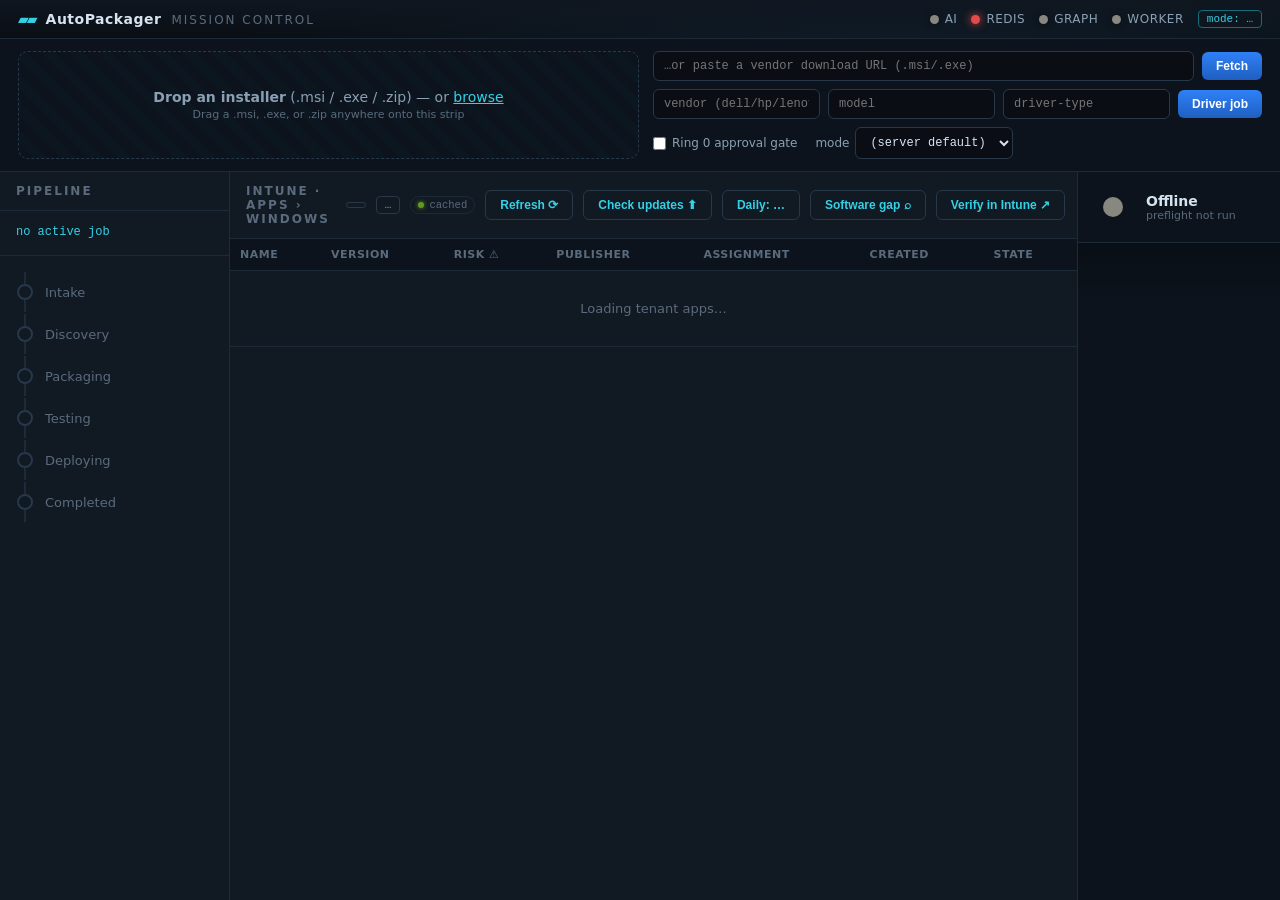
==== commit f080ec33: "feat(lifecycle): daily auto-update Beat honoring per-app autoupdate (phase 2c) Completes Phase 2 wit" ====
--- a/demo/static/index.html
+++ b/demo/static/index.html
@@ -110,6 +110,7 @@
           <span class="fresh-badge" id="intune-fresh" title="Center panel is served from a cached snapshot and refreshed in the background — Refresh forces a live reload">cached</span>
           <button id="intune-refresh" class="btn ghost" title="Force a live reload from Intune">Refresh ⟳</button>
           <button id="check-updates" class="btn ghost" title="Check catalog → internet for newer versions and act per each app's autoupdate setting">Check updates ⬆</button>
+          <button id="daily-update" class="btn ghost" title="Daily auto-update: when on, every app set to autoupdate is upgraded automatically each day">Daily: …</button>
           <button id="software-gap" class="btn ghost">Software gap ⌕</button>
           <button id="verify" class="btn ghost">Verify in Intune ↗</button>
         </div>
--- a/demo/static/demo.css
+++ b/demo/static/demo.css
@@ -523,3 +523,8 @@
 .auto-toggle[data-on="1"] {
   color: var(--accent); border-color: var(--accent-dim); background: rgba(52,209,230,.12);
 }
+
+/* Global daily-update toggle (header) */
+#daily-update[data-on="1"] {
+  color: var(--accent); border-color: var(--accent-dim); background: rgba(52,209,230,.12);
+}
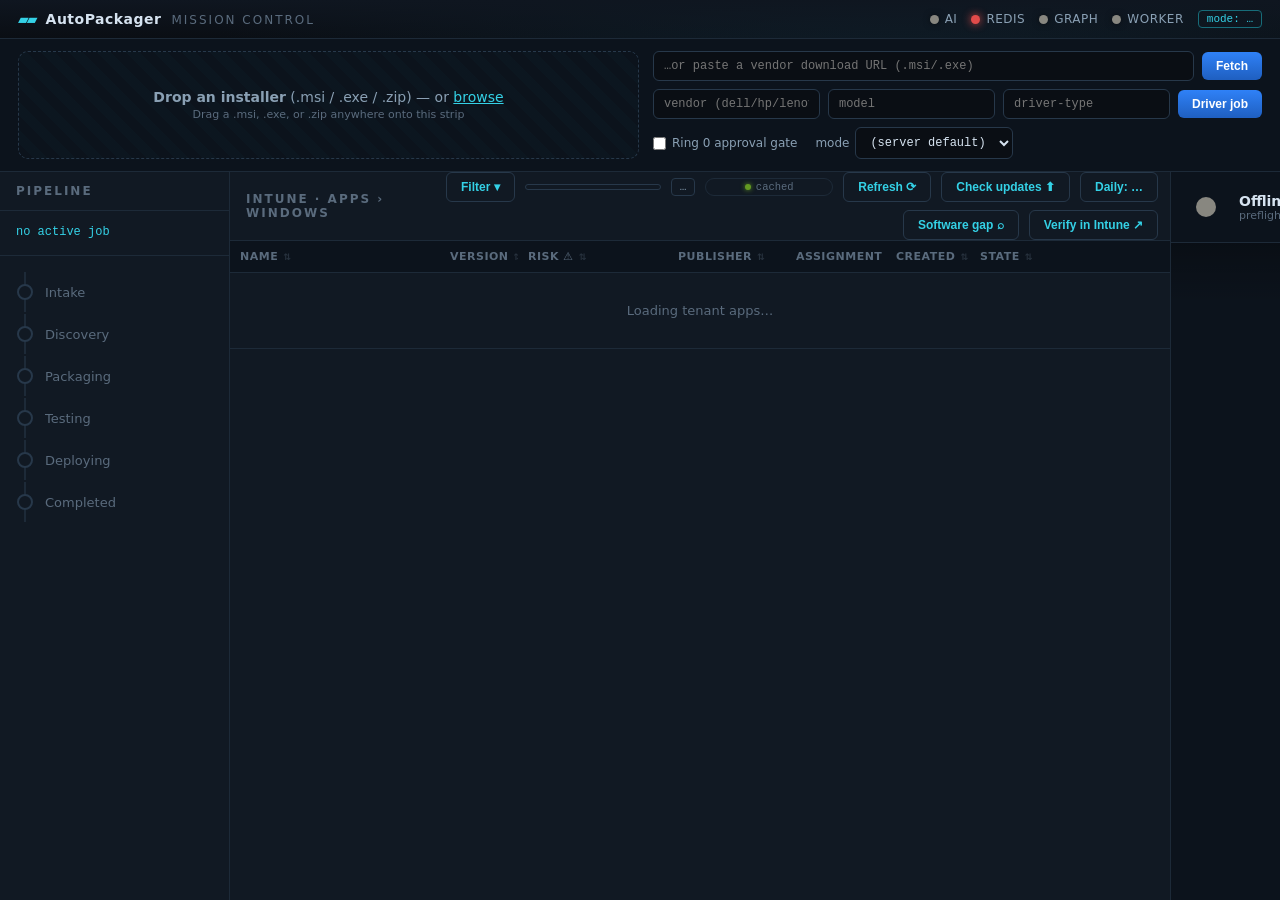
==== commit 257a1216: "feat(demo): Mission Control UI clarity pass — stable table, sort, filter, policy popover Front-end-o" ====
--- a/demo/static/index.html
+++ b/demo/static/index.html
@@ -105,6 +105,7 @@
       <div class="panel-title-row">
         <h2 class="panel-title">Intune · Apps › Windows</h2>
         <div class="center-actions">
+          <button id="filter-btn" class="btn ghost" title="Filter the app list by publisher, assignment, risk, or state">Filter ▾</button>
           <span class="risk-summary" id="risk-summary" title="Estate vulnerability exposure by CVSS severity"></span>
           <span class="src-badge" id="intune-mode">…</span>
           <span class="fresh-badge" id="intune-fresh" title="Center panel is served from a cached snapshot and refreshed in the background — Refresh forces a live reload">cached</span>
@@ -117,10 +118,26 @@
       </div>
       <div class="table-wrap">
         <table class="intune-table" id="intune-table">
+          <!-- Fixed column geometry — widths reserved for each cell's widest
+               state so toggles/badges changing content never reflow neighbors.
+               Name (first col) has no width and absorbs the remaining space. -->
+          <colgroup>
+            <col class="col-name" />
+            <col class="col-version" />
+            <col class="col-risk" />
+            <col class="col-publisher" />
+            <col class="col-assignment" />
+            <col class="col-created" />
+            <col class="col-state" />
+          </colgroup>
           <thead>
-            <tr><th>Name</th><th>Version</th>
-                <th class="risk-th" title="Known CVEs a newer release fixes, by CVSS severity — worst first">Risk ⚠</th>
-                <th>Publisher</th><th>Assignment</th><th>Created</th><th>State</th></tr>
+            <tr><th class="sortable" data-sort="name">Name</th>
+                <th class="sortable" data-sort="version">Version</th>
+                <th class="sortable risk-th" data-sort="risk" title="Known CVEs a newer release fixes, by CVSS severity — worst first">Risk ⚠</th>
+                <th class="sortable" data-sort="publisher">Publisher</th>
+                <th class="sortable" data-sort="assignment">Assignment</th>
+                <th class="sortable" data-sort="created">Created</th>
+                <th class="sortable" data-sort="state">State</th></tr>
           </thead>
           <tbody id="intune-body">
             <tr class="empty"><td colspan="7">Loading tenant apps…</td></tr>
@@ -213,6 +230,14 @@
     </div>
   </div>
 
+  <!-- Lifecycle-policy popover (per-product autoupdate / auto-delete toggles).
+       Positioned + populated by demo.js when a row's ⚙ button is clicked. -->
+  <div class="policy-pop hidden" id="policy-pop" role="dialog" aria-label="Lifecycle policy"></div>
+
+  <!-- Filter popover (publisher / assignment / risk / state). Positioned +
+       populated by demo.js when the header "Filter ▾" button is clicked. -->
+  <div class="filter-pop hidden" id="filter-pop" role="dialog" aria-label="Filter apps"></div>
+
   <script src="/demo/static/demo.js"></script>
 </body>
 </html>
--- a/demo/static/demo.css
+++ b/demo/static/demo.css
@@ -149,7 +149,7 @@
 .panel-title-row { display: flex; align-items: center; justify-content: space-between;
   border-bottom: 1px solid var(--border); padding-right: 12px; }
 .panel-title-row .panel-title { border-bottom: none; }
-.center-actions { display: flex; align-items: center; gap: 10px; }
+.center-actions { display: flex; align-items: center; flex-wrap: wrap; justify-content: flex-end; gap: 8px 10px; }
 .src-badge {
   font-family: var(--mono); font-size: 11px; padding: 2px 8px; border-radius: 4px;
   border: 1px solid var(--border-2); color: var(--text-dim);
@@ -197,6 +197,27 @@
 /* CENTER: table */
 .table-wrap { overflow: auto; flex: 1; }
 .intune-table { width: 100%; border-collapse: collapse; font-size: 13px; }
+
+/* Fixed layout for the tenant table: column widths come from the <colgroup>
+   below, NOT from cell content — so a version check, a flipped policy toggle,
+   or a changing install pill reflows only WITHIN its cell and never shoves the
+   neighbouring columns. (Scoped to #intune-table so the gap modal table, which
+   shares .intune-table, keeps its own auto layout.) */
+#intune-table { table-layout: fixed; min-width: 720px; }
+/* These widths act as PROPORTIONAL WEIGHTS, not hard pixels: the table is
+   width:100% with fixed layout, so on a wide panel every column scales up
+   together (no single column hoards the slack → no giant whitespace beside
+   Name) and on a narrow panel they scale down together. The two control-heavy
+   cells (Risk, State) WRAP their contents to a second line (see
+   .risk-flow / .ver-flow) rather than clipping when scaled down. */
+#intune-table .col-name       { width: 210px; }
+#intune-table .col-version    { width: 78px; }
+#intune-table .col-risk       { width: 150px; }
+#intune-table .col-publisher  { width: 118px; }
+#intune-table .col-assignment { width: 100px; }
+#intune-table .col-created    { width: 84px; }
+#intune-table .col-state      { width: 200px; }
+#intune-table td.app-name { overflow: hidden; text-overflow: ellipsis; white-space: nowrap; }
 .intune-table th {
   position: sticky; top: 0; background: var(--panel-2); color: var(--text-mute);
   text-align: left; font-weight: 600; font-size: 11px; text-transform: uppercase;
@@ -264,9 +285,20 @@
    toggle. IMPORTANT: keep this a real table-cell (NOT display:flex) — flex on a
    <td> drops it out of the table's column sizing and the rows stop lining up.
    Inline children on one line (nowrap) keep the column aligned. */
-.ver-cell { white-space: nowrap; }
-.ver-cell > * { vertical-align: middle; }
-.ver-cell > * + * { margin-left: 6px; }
+/* Control-heavy cells lay their children out in a WRAPPING flex row inside an
+   inner div (.ver-flow / .risk-flow) — NOT on the <td> itself, because flex on a
+   <td> drops it out of the table's column sizing and rows stop lining up. When
+   the column scales narrow the controls wrap to a second line instead of being
+   clipped at the table's right edge. */
+.ver-flow, .risk-flow { display: flex; flex-wrap: wrap; align-items: center; gap: 6px; }
+
+/* Each State cell is its own flex container, so flex layout alone can't line up
+   siblings ACROSS rows — only fixed widths can. Give the version badge and the
+   install pill a fixed slot so the badge, the install pill, and the trailing
+   ⚙ policy / Retire button all align column-wise from row to row. */
+.ver-flow .ver-badge { min-width: 62px; text-align: center; box-sizing: border-box; }
+.ver-flow .inst-pill { min-width: 88px; text-align: center; box-sizing: border-box; }
+.ver-flow .inst-pill.placeholder { visibility: hidden; }   /* reserves the slot when a row has no install count */
 .ver-refresh {
   background: transparent; border: 1px solid var(--border-2); color: var(--accent);
   border-radius: 4px; cursor: pointer; font-size: 13px; line-height: 1;
@@ -387,8 +419,7 @@
 
 .risk-th { white-space: nowrap; }
 
-.risk-cell { white-space: nowrap; }
-.risk-cell > * + * { margin-left: 6px; }
+/* .risk-cell children live in the wrapping .risk-flow row (see above). */
 
 /* Severity badge (table + drawer summary + gap chip share [data-sev]). */
 .risk-badge {
@@ -495,6 +526,14 @@
 @keyframes freshpulse { 0%,100% { opacity: .35; } 50% { opacity: 1; } }
 #intune-refresh.spin { opacity: .6; pointer-events: none; }
 
+/* Header stability: these badges/toggles change their LABEL text as state
+   updates ("cached" → "live · just now", "Daily: off" → "Daily: ON",
+   "✓ no known exposure" → "⚠ 2 critical"). Reserve width + tabular numerals so
+   the row of action buttons to their right doesn't slide left/right on update. */
+#intune-fresh { min-width: 128px; justify-content: center; font-variant-numeric: tabular-nums; }
+#daily-update { min-width: 78px; text-align: center; }
+#risk-summary { min-width: 136px; text-align: center; }
+
 /* ===== Lifecycle: install-count "clean" pill ============================= */
 .inst-pill {
   display: inline-block; margin-left: 6px; font-size: 10px;
@@ -523,8 +562,121 @@
 .auto-toggle[data-on="1"] {
   color: var(--accent); border-color: var(--accent-dim); background: rgba(52,209,230,.12);
 }
-
-/* Global daily-update toggle (header) */
+/* Auto-delete toggle: when ON, tint it as a destructive policy (red), not accent. */
+.auto-toggle.del-toggle[data-on="1"] {
+  color: var(--error); border-color: #6f2424; background: rgba(226,75,74,.12);
+}
+
+/* Manual Retire / Delete button on an old version row. */
+.retire-btn {
+  display: inline-block; margin-left: 6px; font-size: 10px;
+  font-family: var(--mono); padding: 1px 7px; border-radius: 999px;
+  border: 1px solid var(--border-2); background: var(--panel-2);
+  color: var(--text-mute); cursor: pointer; white-space: nowrap; vertical-align: middle;
+}
+.retire-btn:hover { color: var(--text-dim); filter: brightness(1.2); }
+.retire-btn.danger { color: var(--error); border-color: #6f2424; }
+.retire-btn.danger:hover { background: rgba(226,75,74,.12); }
+body.busy .retire-btn { opacity: .5; pointer-events: none; }
+
+/* Global daily-update toggle (header). Green = "enabled / healthy", keeping
+   cyan reserved for "actionable / new" (available upgrade, Patch now, links). */
 #daily-update[data-on="1"] {
-  color: var(--accent); border-color: var(--accent-dim); background: rgba(52,209,230,.12);
-}
+  color: var(--ok); border-color: #3c5a23; background: rgba(99,153,34,.12);
+}
+
+/* CVE risk cleared (vulnerable build, but 0 installs — drained) */
+.risk-cleared {
+  font-size: 11px; font-family: var(--mono); color: var(--text-mute);
+  background: transparent; border: 1px solid var(--border-2); border-radius: 999px;
+  padding: 2px 8px; cursor: pointer;
+}
+.risk-cleared:hover { color: var(--text-dim); filter: brightness(1.15); }
+
+/* ===== Lifecycle policy: compact button + popover ========================= */
+/* Replaces the two inline State-column toggles. The button summarises policy
+   (green = autoupdate ON / full-auto; neutral = gated; ⌫ marks auto-delete on)
+   and opens a popover with the full switches. */
+.policy-btn {
+  display: inline-flex; align-items: center; gap: 4px;
+  font-family: var(--mono); font-size: 10px; padding: 1px 8px; border-radius: 999px;
+  border: 1px solid var(--border-2); background: var(--panel-2);
+  color: var(--text-mute); cursor: pointer; white-space: nowrap; vertical-align: middle;
+}
+.policy-btn:hover { filter: brightness(1.2); }
+.policy-btn[data-on="1"] { color: var(--ok); border-color: #3c5a23; background: rgba(99,153,34,.12); }
+.policy-btn.has-del { border-color: #6f2424; }   /* destructive auto-delete is armed */
+
+.policy-pop {
+  position: fixed; z-index: 60; width: 270px;
+  background: var(--panel); border: 1px solid var(--border-2); border-radius: 8px;
+  box-shadow: 0 16px 44px rgba(0,0,0,.55); padding: 10px 10px 12px;
+}
+.pp-title { font-size: 11px; text-transform: uppercase; letter-spacing: 1.5px; color: var(--text-mute); }
+.pp-sub {
+  font-size: 12.5px; color: var(--text); font-weight: 600; margin: 2px 0 8px;
+  overflow: hidden; text-overflow: ellipsis; white-space: nowrap;
+}
+.pp-row {
+  display: flex; align-items: center; justify-content: space-between; gap: 12px; width: 100%;
+  background: transparent; border: 1px solid var(--border); border-radius: 6px;
+  padding: 8px 10px; margin-top: 6px; cursor: pointer; text-align: left; color: inherit;
+}
+.pp-row:hover { border-color: var(--border-2); background: var(--panel-2); }
+.pp-text { min-width: 0; }
+.pp-label { font-size: 12px; color: var(--text); font-weight: 600; }
+.pp-hint { font-size: 10.5px; color: var(--text-mute); margin-top: 2px; line-height: 1.35; }
+
+/* Toggle switch — one consistent on/off control (green = good, red = destructive). */
+.switch {
+  position: relative; flex: none; width: 34px; height: 18px; border-radius: 999px;
+  background: var(--border-2); border: 1px solid var(--border-2);
+  transition: background .15s ease, border-color .15s ease;
+}
+.switch::after {
+  content: ""; position: absolute; top: 1px; left: 1px; width: 14px; height: 14px;
+  border-radius: 50%; background: var(--text-dim);
+  transition: transform .15s ease, background .15s ease;
+}
+.switch[data-on="1"]::after { transform: translateX(16px); background: #fff; }
+.switch.good[data-on="1"]   { background: var(--ok);    border-color: var(--ok); }
+.switch.danger[data-on="1"] { background: var(--error); border-color: var(--error); }
+
+/* ===== Sortable headers ================================================== */
+#intune-table th.sortable { cursor: pointer; user-select: none; }
+#intune-table th.sortable:hover { color: var(--text-dim); }
+#intune-table th.sortable::after {
+  content: "⇅"; margin-left: 5px; font-size: 9px; opacity: .35; vertical-align: middle;
+}
+/* Active sort: solid arrow in plain text colour (cyan stays reserved for "new"). */
+#intune-table th.sortable[data-dir="asc"]::after  { content: "▲"; opacity: 1; color: var(--text); }
+#intune-table th.sortable[data-dir="desc"]::after { content: "▼"; opacity: 1; color: var(--text); }
+
+/* ===== Filter button + popover =========================================== */
+#filter-btn.active { color: var(--accent); border-color: var(--accent-dim); background: rgba(52,209,230,.10); }
+
+.filter-pop {
+  position: fixed; z-index: 60; width: 250px;
+  background: var(--panel); border: 1px solid var(--border-2); border-radius: 8px;
+  box-shadow: 0 16px 44px rgba(0,0,0,.55); padding: 10px 10px 12px;
+}
+.fp-row { display: flex; align-items: center; justify-content: space-between; gap: 10px; margin-top: 8px; }
+.fp-label { font-size: 12px; color: var(--text-dim); flex: none; }
+.fp-select, .fp-input {
+  flex: 1; min-width: 0; background: var(--bg); color: var(--text);
+  border: 1px solid var(--border-2); border-radius: 6px; padding: 5px 8px;
+  font-family: var(--mono); font-size: 12px; cursor: pointer;
+}
+.fp-input { cursor: text; }
+.fp-input::placeholder { color: var(--text-mute); }
+.fp-foot {
+  display: flex; align-items: center; justify-content: space-between;
+  margin-top: 12px; padding-top: 10px; border-top: 1px solid var(--border);
+}
+.fp-count { font-size: 11.5px; color: var(--text-mute); }
+.fp-clear {
+  font-size: 11px; font-weight: 600; padding: 4px 12px; border-radius: 6px;
+  border: 1px solid var(--border-2); background: transparent; color: var(--accent); cursor: pointer;
+}
+.fp-clear:hover { filter: brightness(1.2); }
+.fp-clear:disabled { opacity: .4; cursor: default; color: var(--text-mute); }
